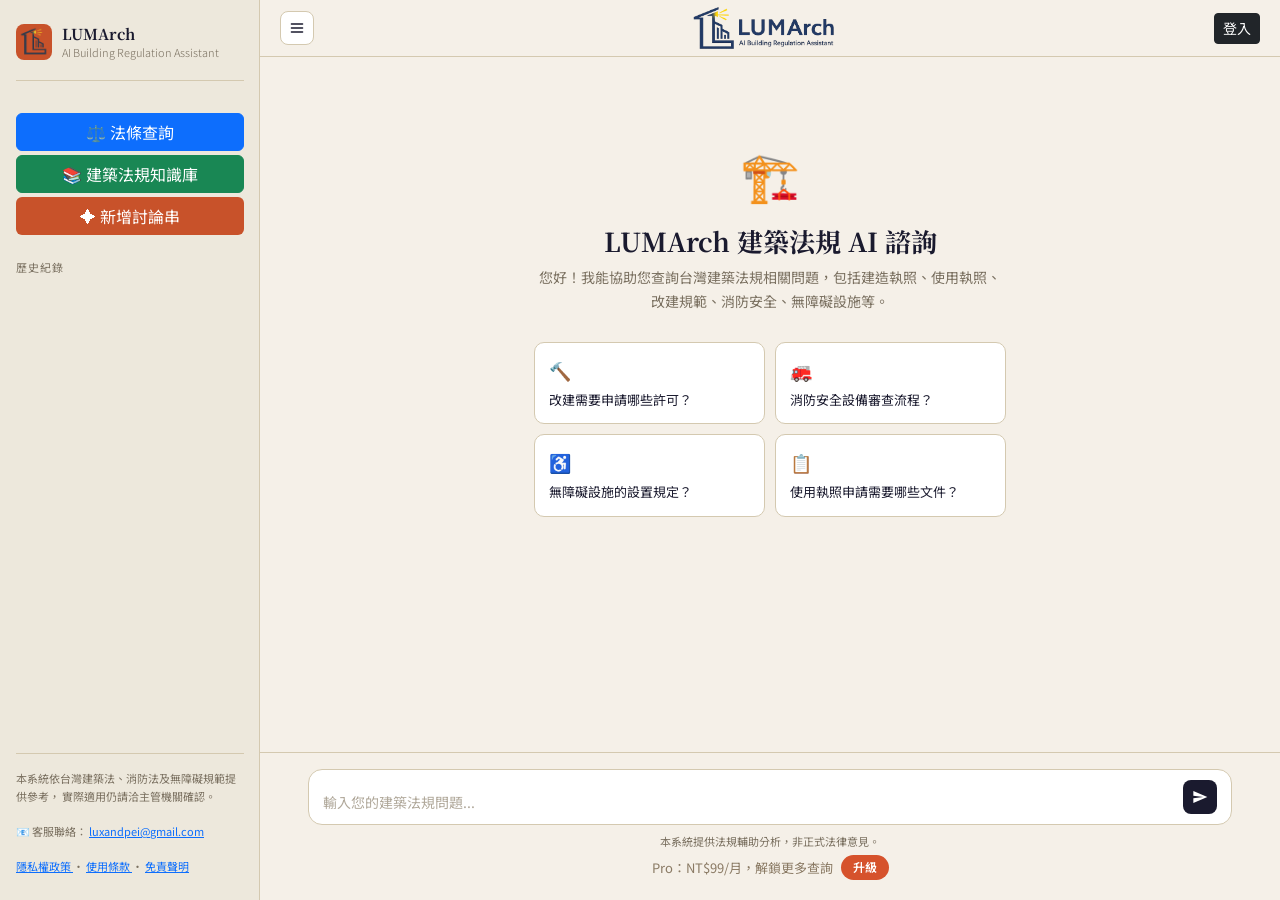
==== index.html @ a58efa97 "加入Alpine.js 管「畫面狀態」；HTMX 管「跟後端拿 HTML」。" ====
<!doctype html>
<html lang="zh-TW">
  <head>
    <link rel="icon" type="image/svg+xml" href="./LUMArch.ico" />
    <meta charset="UTF-8" />
    <meta name="viewport" content="width=device-width, initial-scale=1.0" />
    <meta
      name="description"
      content="LUMArch 建築法規 AI 工具，快速查詢建築技術規則、消防法與無障礙規範，提供條文來源與摘要，提升查詢效率。"
    />
    <title>建築法規 AI｜LUMArch 法規查詢工具（附條文來源）</title>
    <link
      href="https://fonts.googleapis.com/css2?family=Noto+Serif+TC:wght@400;600;700&family=Noto+Sans+TC:wght@300;400;500&display=swap"
      rel="stylesheet"
    />
    <link
      href="https://cdn.jsdelivr.net/npm/bootstrap@5.3.3/dist/css/bootstrap.min.css"
      rel="stylesheet"
    />
    <link rel="stylesheet" href="./css/style.css" />
    <script
      src="https://cdn.jsdelivr.net/npm/htmx.org@2.0.8/dist/htmx.min.js"
      integrity="sha384-/TgkGk7p307TH7EXJDuUlgG3Ce1UVolAOFopFekQkkXihi5u/6OCvVKyz1W+idaz"
      crossorigin="anonymous"
    ></script>
    <script defer src="./js/page-router.js"></script>
    <script
      defer
      src="https://cdn.jsdelivr.net/npm/alpinejs@3.x.x/dist/cdn.min.js"
    ></script>
  </head>
  <body>
    <!-- Mobile overlay -->
    <div
      class="sidebar-overlay"
      id="sidebarOverlay"
      onclick="toggleSidebar()"
    ></div>

    <div class="sidebar" id="sidebar">
      <div class="sidebar-inner">
        <div class="logo">
          <div class="logo-icon">
            <img src="./img/LUMArch_36.png" class="avatar-icon-0" />
          </div>
          <div>
            <div class="logo-text">LUMArch</div>
            <div class="logo-sub">AI Building Regulation Assistant</div>
          </div>
        </div>
        <button onclick="gotoLawSearch()" class="btn btn-primary mb-1">
          ⚖️ 法條查詢
        </button>

        <button
          type="button"
          class="btn btn-success mb-1"
          hx-get="./building-law/index.html"
          hx-target="#mainContent"
          hx-select=".blog-page"
          hx-swap="innerHTML show:window:top"
          onclick="if (!window.htmx) gotoBuildLaw()"
        >
          📚 建築法規知識庫
        </button>

        <button class="btn new-chat-btn" onclick="newChat()">
          ✦ 新增討論串
        </button>
        <!-- 資料庫 -->
        <div class="history-label">歷史紀錄</div>
        <div id="historyList"></div>
        <div class="sidebar-footer">
          本系統依台灣建築法、消防法及無障礙規範提供參考，
          實際適用仍請洽主管機關確認。
          <br /><br />

          📧 客服聯絡：
          <a href="mailto:luxandpei@gmail.com">luxandpei@gmail.com</a>

          <br /><br />

          <a
            href="#"
            onclick="
              loadPage('./pages/privacy.html');
              return false;
            "
          >
            隱私權政策
          </a>
          ·
          <a
            href="#"
            onclick="
              loadPage('./pages/terms.html');
              return false;
            "
          >
            使用條款
          </a>
          ·
          <a
            href="#"
            onclick="
              loadPage('./pages/disclaimer.html');
              return false;
            "
          >
            免責聲明
          </a>
        </div>
      </div>
    </div>

    <div class="main">
      <div class="topbar">
        <div class="topbar-left">
          <button
            class="toggle-btn"
            id="toggleBtn"
            onclick="toggleSidebar()"
            title="收合側邊欄"
          >
            <svg viewBox="0 0 20 20" id="toggleIcon">
              <line x1="3" y1="5" x2="17" y2="5" />
              <line x1="3" y1="10" x2="17" y2="10" />
              <line x1="3" y1="15" x2="17" y2="15" />
            </svg>
          </button>
        </div>
        <div class="topbar-center">
          <div class="logo-wrap">
            <img src="./img/LUMArch_LOGO.png" class="logo-img" />
          </div>
        </div>
        <div class="topbar-actions">
          <span id="userPlan" class="badge bg-primary"></span>
          <!-- 未登入 -->
          <div id="authGuest">
            <button class="btn btn-dark btn-sm" onclick="openLoginModal()">
              登入
            </button>
          </div>

          <!-- 已登入 -->
          <div id="authUser" class="dropdown" style="display: none">
            <button
              class="btn p-1 border-0 bg-transparent d-flex align-items-center gap-2"
              data-bs-toggle="dropdown"
            >
              <img
                id="userAvatar"
                src="https://ui-avatars.com/api/?name=U&background=0D8ABC&color=fff"
                class="rounded-circle"
                width="28"
                height="28"
              />
            </button>

            <ul class="dropdown-menu dropdown-menu-end">
              <li class="px-3 py-2 text-muted small" id="userDropdown"></li>

              <li><hr class="dropdown-divider" /></li>

              <li>
                <button
                  class="dropdown-item pro-hidden"
                  onclick="openUpgradeModal()"
                >
                  升級 Pro
                </button>
              </li>

              <li>
                <button
                  class="dropdown-item text-danger"
                  onclick="handleLogout()"
                >
                  登出
                </button>
              </li>
            </ul>
          </div>
        </div>
      </div>
      <div id="mainContent">
        <div class="messages" id="messages">
          <div class="welcome" id="welcome">
            <div class="welcome-icon">🏗️</div>
            <h1>LUMArch 建築法規 AI 諮詢</h1>
            <p>
              您好！我能協助您查詢台灣建築法規相關問題，包括建造執照、使用執照、改建規範、消防安全、無障礙設施等。
            </p>
            <div class="suggestions">
              <div class="suggestion-card" onclick="askSuggestion(this)">
                <span class="suggestion-icon">🔨</span>改建需要申請哪些許可？
              </div>
              <div class="suggestion-card" onclick="askSuggestion(this)">
                <span class="suggestion-icon">🚒</span>消防安全設備審查流程？
              </div>
              <div class="suggestion-card" onclick="askSuggestion(this)">
                <span class="suggestion-icon">♿</span>無障礙設施的設置規定？
              </div>
              <div class="suggestion-card" onclick="askSuggestion(this)">
                <span class="suggestion-icon">📋</span
                >使用執照申請需要哪些文件？
              </div>
            </div>
          </div>
        </div>
        <div class="input-area">
          <div class="input-wrapper">
            <textarea
              id="userInput"
              placeholder="輸入您的建築法規問題..."
              rows="1"
              onkeydown="handleKey(event)"
              oninput="autoResize(this)"
            ></textarea>
            <button class="send-btn" id="sendBtn" onclick="sendMessage()">
              <svg viewBox="0 0 24 24">
                <path d="M2.01 21L23 12 2.01 3 2 10l15 2-15 2z" />
              </svg>
            </button>
          </div>
          <div class="disclaimer">本系統提供法規輔助分析，非正式法律意見。</div>

          <div class="pricing-note pro-hidden" id="pricingNote">
            <span>Pro：NT$99/月，解鎖更多查詢</span>
            <button class="upgrade-link" onclick="openUpgradeModal()">
              升級
            </button>
          </div>
        </div>
      </div>
    </div>

    <!-- Law Modal -->
    <div class="modal fade law-modal" id="lawModal" tabindex="-1">
      <div
        class="modal-dialog modal-dialog-centered modal-lg modal-dialog-scrollable"
      >
        <div class="modal-content">
          <div class="modal-header law-modal-header">
            <h5 class="modal-title law-modal-title" id="lawModalTitle">法條</h5>
            <button
              type="button"
              class="btn-close law-modal-close"
              data-bs-dismiss="modal"
              aria-label="Close"
            ></button>
          </div>
          <div class="modal-body law-modal-body" id="lawModalBody">載入中…</div>
          <div class="modal-footer law-modal-footer">
            <a
              class="law-modal-link"
              id="lawModalLink"
              href="#"
              target="_blank"
              rel="noopener"
              >開啟來源</a
            >
            <div class="law-modal-status" id="lawModalStatus"></div>
          </div>
        </div>
      </div>
    </div>

    <!-- Confirm Delete Dialog -->
    <div class="modal fade confirm-modal" id="confirmModal" tabindex="-1">
      <div class="modal-dialog modal-dialog-centered modal-sm">
        <div class="modal-content confirm-box">
          <div class="modal-body">
            <p id="confirmMsg">確定要刪除這筆對話紀錄嗎？</p>
            <div class="confirm-actions">
              <button
                type="button"
                class="confirm-cancel"
                data-bs-dismiss="modal"
                onclick="confirmCancel()"
              >
                取消
              </button>
              <button type="button" class="confirm-ok" onclick="confirmOk()">
                刪除
              </button>
            </div>
          </div>
        </div>
      </div>
    </div>
    <div class="modal fade" id="loginModal" tabindex="-1">
      <div class="modal-dialog modal-dialog-centered">
        <div class="modal-content">
          <div class="modal-header">
            <h5 class="modal-title">登入 LUMArch</h5>
            <button
              type="button"
              class="btn-close"
              data-bs-dismiss="modal"
            ></button>
          </div>

          <div class="modal-body">
            <input
              id="loginEmail"
              class="form-control mb-3"
              placeholder="輸入 Email"
            />

            <button class="btn btn-dark w-100" onclick="requestCode()">
              發送驗證碼
            </button>
            <div id="codeArea" style="display: none">
              <input
                id="loginCode"
                class="form-control mt-3"
                placeholder="輸入 6 位驗證碼"
              />

              <button class="btn btn-dark w-100 mt-2" onclick="verifyCode()">
                驗證並登入
              </button>
            </div>
            <!-- <div class="text-center text-muted my-2">或</div>

            <button
              class="btn btn-outline-dark w-100"
              onclick="handleGoogleLogin()"
            >
              使用 Google 登入（未完成）
            </button> -->
          </div>
        </div>
      </div>
    </div>
    <div class="modal fade" id="upgradeModal" tabindex="-1">
      <div class="modal-dialog modal-dialog-centered">
        <div class="modal-content">
          <div class="modal-header">
            <h5 class="modal-title">升級 LUMArch Pro</h5>
            <button
              type="button"
              class="btn-close"
              data-bs-dismiss="modal"
            ></button>
          </div>

          <div class="modal-body">
            <p><strong>Pro 方案：NT$99 / 月</strong></p>
            <ul>
              <li>更高查詢額度與更完整回應</li>
              <li>回答附條文來源</li>
              <li>節省手動翻法規時間</li>
            </ul>
            <button class="btn btn-dark w-100" onclick="startUpgrade()">
              立即升級
            </button>
            <div class="text-muted mt-2 small">
              金流服務申請中，正式開通後即可線上付款。
            </div>
            <div class="text-muted mt-2 small">
              如有問題請聯絡：luxandpei@gmail.com
            </div>
          </div>
        </div>
      </div>
    </div>
    <div class="modal fade" id="paymentSuccessModal" tabindex="-1">
      <div class="modal-dialog modal-dialog-centered">
        <div class="modal-content">
          <div class="modal-header">
            <h5 class="modal-title">升級成功 🎉</h5>
            <button
              type="button"
              class="btn-close"
              data-bs-dismiss="modal"
            ></button>
          </div>
          <div class="modal-body">
            <p><strong>您已升級為 LUMArch Pro。</strong></p>
            <p class="text-muted small">
              系統已更新您的方案，現在可以繼續使用完整查詢功能。
            </p>
            <button class="btn btn-dark w-100" data-bs-dismiss="modal">
              開始使用
            </button>
          </div>
        </div>
      </div>
    </div>
    <script src="https://cdn.jsdelivr.net/npm/bootstrap@5.3.3/dist/js/bootstrap.bundle.min.js"></script>
    <script src="https://cdn.jsdelivr.net/npm/sweetalert2@11"></script>
    <script src="./js/config.js"></script>
    <script src="./js/state.js"></script>
    <script src="./js/auth.js"></script>
    <script src="./js/citations.js"></script>
    <script src="./js/ui.js"></script>
    <script src="./js/chat.js"></script>
    <script src="./js/main.js"></script>
  </body>
</html>
---- css/style.css ----
:root {
  --ink: #1a1a2e;
  --paper: #f5f0e8;
  --accent: #c8522a;
  --muted: #7a7060;
  --line: #d4c9b0;
  --bubble-user: #1a1a2e;
  --sidebar: #ede8dc;
  --sidebar-w: 260px;
  --topbar-h: 57px;
}
* {
  margin: 0;
  padding: 0;
  box-sizing: border-box;
}
body {
  font-family: "Noto Sans TC", sans-serif;
  background: var(--paper);
  color: var(--ink);
  height: 100dvh; /* ← 改這裡 */
  display: flex;
  overflow: hidden;
}
/* ── Sidebar ── */
.sidebar {
  width: var(--sidebar-w);
  background: var(--sidebar);
  border-right: 1px solid var(--line);
  display: flex;
  flex-direction: column;
  padding: 24px 16px;
  flex-shrink: 0;
  transition:
    width 0.3s cubic-bezier(0.4, 0, 0.2, 1),
    padding 0.3s cubic-bezier(0.4, 0, 0.2, 1),
    transform 0.3s cubic-bezier(0.4, 0, 0.2, 1);
  overflow: hidden;
  position: relative;
  z-index: 100;
}
.sidebar.collapsed {
  width: 0;
  padding: 24px 0;
  border-right-color: transparent;
}

/* Mobile: sidebar as overlay */
@media (max-width: 640px) {
  .sidebar {
    position: fixed;
    top: 0;
    left: 0;
    bottom: 0;
    transform: translateX(0);
    width: var(--sidebar-w) !important;
    padding: 24px 16px !important;
    border-right: 1px solid var(--line) !important;
    box-shadow: 4px 0 24px rgba(0, 0, 0, 0.12);
  }
  .sidebar.collapsed {
    transform: translateX(calc(-1 * var(--sidebar-w)));
  }
  .sidebar-overlay {
    position: fixed;
    inset: 0;
    background: rgba(0, 0, 0, 0.35);
    z-index: 99;
    display: none;
  }
  .sidebar-overlay.visible {
    display: block;
  }
}

/* Sidebar inner wrapper prevents content jumping during collapse */
.sidebar-inner {
  display: flex;
  flex-direction: column;
  flex: 1;
  min-width: calc(var(--sidebar-w) - 32px);
  overflow: hidden;
}

.logo {
  display: flex;
  align-items: center;
  gap: 10px;
  margin-bottom: 32px;
  padding-bottom: 20px;
  border-bottom: 1px solid var(--line);
  flex-shrink: 0;
}
.logo-icon {
  width: 36px;
  height: 36px;
  background: var(--accent);
  border-radius: 8px;
  display: flex;
  align-items: center;
  justify-content: center;
  font-size: 18px;
  flex-shrink: 0;
}
.logo-text {
  font-family: "Noto Serif TC", serif;
  font-size: 15px;
  font-weight: 700;
  line-height: 1.3;
  color: var(--ink);
  white-space: nowrap;
}
.logo-sub {
  font-size: 11px;
  color: var(--muted);
  font-weight: 300;
  white-space: nowrap;
}
.new-chat-btn {
  background: var(--accent);
  color: white;
  margin-bottom: 24px;
}
.new-chat-btn:hover {
  background: var(--accent);
  color: white;
}
.secondary-btn:hover {
  background: var(--accent);
}
.history-label {
  font-size: 11px;
  text-transform: uppercase;
  letter-spacing: 0.1em;
  color: var(--muted);
  margin-bottom: 10px;
  flex-shrink: 0;
  white-space: nowrap;
}

#historyList {
  flex: 1;
  overflow-y: auto;
}
#historyList::-webkit-scrollbar {
  width: 3px;
}
#historyList::-webkit-scrollbar-thumb {
  background: var(--line);
  border-radius: 2px;
}

.history-item {
  display: flex;
  align-items: center;
  gap: 4px;
  padding: 7px 8px;
  border-radius: 6px;
  font-size: 13px;
  color: var(--muted);
  cursor: pointer;
  transition: background 0.15s;
  margin-bottom: 2px;
}
.history-item:hover,
.history-item.active {
  background: var(--line);
  color: var(--ink);
}
.history-item-text {
  flex: 1;
  white-space: nowrap;
  overflow: hidden;
  text-overflow: ellipsis;
}
.history-del {
  display: none;
  align-items: center;
  justify-content: center;
  width: 18px;
  height: 18px;
  border-radius: 4px;
  background: transparent;
  border: none;
  cursor: pointer;
  color: var(--muted);
  font-size: 14px;
  flex-shrink: 0;
  line-height: 1;
  padding: 0;
  transition:
    color 0.15s,
    background 0.15s;
}
.history-item:hover .history-del {
  display: flex;
}
.history-del:hover {
  color: var(--accent);
  background: rgba(200, 82, 42, 0.1);
}
.sidebar-footer {
  margin-top: 12px;
  font-size: 11px;
  color: var(--muted);
  line-height: 1.6;
  padding-top: 16px;
  border-top: 1px solid var(--line);
  flex-shrink: 0;
}

/* ── Main ── */
.main {
  flex: 1;
  display: flex;
  flex-direction: column;
  overflow: hidden;
  min-width: 0;
}
#mainContent {
  flex: 1;
  display: flex;
  flex-direction: column;
  min-width: 0;

  min-height: 0;
  overflow-y: auto;
  overflow-x: hidden;
}

/* ── Topbar ── */
.topbar {
  height: var(--topbar-h);
  padding: 0 20px;
  border-bottom: 1px solid var(--line);
  display: flex;
  align-items: center;
  justify-content: space-between;
  background: var(--paper);
  gap: 12px;
  flex-shrink: 0;
}
.topbar-left {
  display: flex;
  align-items: center;
  gap: 10px;
  min-width: 0;
}
.topbar-center {
  height: 100%;
}
.topbar-title {
  font-family: "Noto Serif TC", serif;
  font-size: 16px;
  font-weight: 600;
  white-space: nowrap;
}

/* Toggle button */
.toggle-btn {
  width: 34px;
  height: 34px;
  border: 1px solid var(--line);
  border-radius: 8px;
  background: white;
  cursor: pointer;
  display: flex;
  align-items: center;
  justify-content: center;
  flex-shrink: 0;
  transition:
    background 0.15s,
    border-color 0.15s;
  position: relative;
}
.toggle-btn:hover {
  background: var(--sidebar);
  border-color: var(--muted);
}
.toggle-btn svg {
  width: 16px;
  height: 16px;
  fill: none;
  stroke: var(--ink);
  stroke-width: 1.8;
  stroke-linecap: round;
  transition: transform 0.3s;
}

/* ── Messages ── */
.messages {
  flex: 1;
  overflow-y: auto;
  padding: 32px 48px;
  display: flex;
  flex-direction: column;
  gap: 24px;
}
.messages::-webkit-scrollbar {
  width: 4px;
}
.messages::-webkit-scrollbar-thumb {
  background: var(--line);
  border-radius: 2px;
}

@media (max-width: 768px) {
  .messages {
    padding: 20px 16px;
  }
}

/* Welcome screen */
.welcome {
  text-align: center;
  padding: 48px 24px;
  max-width: 520px;
  margin: 0 auto;
  width: 100%;
}
.welcome-icon {
  font-size: 48px;
  margin-bottom: 16px;
}
.welcome h1 {
  font-family: "Noto Serif TC", serif;
  font-size: 26px;
  font-weight: 700;
  margin-bottom: 10px;
}
.welcome p {
  font-size: 14px;
  color: var(--muted);
  line-height: 1.7;
  margin-bottom: 28px;
}
.suggestions {
  display: grid;
  grid-template-columns: 1fr 1fr;
  gap: 10px;
  text-align: left;
}
@media (max-width: 480px) {
  .suggestions {
    grid-template-columns: 1fr;
  }
  .welcome h1 {
    font-size: 22px;
  }
  .welcome {
    padding: 32px 16px;
  }
}
.suggestion-card {
  background: white;
  border: 1px solid var(--line);
  border-radius: 10px;
  padding: 14px;
  cursor: pointer;
  transition: all 0.2s;
  font-size: 13px;
  color: var(--ink);
  line-height: 1.5;
}
.suggestion-card:hover {
  border-color: var(--accent);
  box-shadow: 0 2px 12px rgba(200, 82, 42, 0.1);
}
.suggestion-icon {
  font-size: 18px;
  margin-bottom: 6px;
  display: block;
}

/* Messages */
.message {
  display: flex;
  gap: 14px;
  animation: fadeIn 0.3s ease;
}
@keyframes fadeIn {
  from {
    opacity: 0;
    transform: translateY(8px);
  }
  to {
    opacity: 1;
    transform: translateY(0);
  }
}
.message.user {
  flex-direction: row-reverse;
}
.avatar {
  width: 34px;
  height: 34px;
  border-radius: 8px;
  display: flex;
  align-items: center;
  justify-content: center;
  font-size: 15px;
  flex-shrink: 0;
  margin-top: 2px;
}
.avatar.ai {
  background: var(--accent);
  color: white;
  font-family: "Noto Serif TC", serif;
  font-size: 13px;
  font-weight: 700;
}
.avatar-icon-0 {
  width: 30px;
  height: 30px;
  object-fit: contain;
}
.avatar-icon {
  width: 24px;
  height: 24px;
  object-fit: contain;
}
.avatar.user-av {
  background: var(--accent);
  color: white;
}
.bubble {
  max-width: 68%;
  padding: 14px 18px;
  border-radius: 14px;
  font-size: 14px;
  line-height: 1.75;
}
.message.ai .bubble {
  background: white;
  border: 1px solid var(--line);
  border-top-left-radius: 4px;
  box-shadow: 0 1px 4px rgba(0, 0, 0, 0.06);
}
.message.user .bubble {
  background: var(--bubble-user);
  color: white;
  border-top-right-radius: 4px;
}

@media (max-width: 640px) {
  .bubble {
    max-width: calc(100% - 48px);
  }
  .avatar {
    width: 30px;
    height: 30px;
  }
}

/* Message formatting */
.summary-block {
  background: #faf7f2;
  border-left: 3px solid var(--accent);
  padding: 12px 14px;
  border-radius: 0 8px 8px 0;
  margin-bottom: 14px;
  font-size: 13px;
}
.summary-block strong {
  display: block;
  font-size: 12px;
  text-transform: uppercase;
  letter-spacing: 0.08em;
  color: var(--accent);
  margin-bottom: 6px;
}
.detail-item {
  display: flex;
  gap: 8px;
  margin-bottom: 8px;
  font-size: 13.5px;
}
.detail-num {
  color: var(--accent);
  font-weight: 600;
  flex-shrink: 0;
}
.sources-block {
  margin-top: 16px;
  padding-top: 14px;
  border-top: 1px solid var(--line);
}
.sources-label {
  font-size: 11px;
  text-transform: uppercase;
  letter-spacing: 0.08em;
  color: var(--muted);
  margin-bottom: 10px;
}
.source-list {
  display: flex;
  flex-direction: column;
  gap: 6px;
}
.source-row {
  display: flex;
  align-items: flex-start;
  gap: 8px;
  padding: 8px 10px;
  border-radius: 8px;
  background: #faf7f2;
  border: 1px solid var(--line);
  cursor: pointer;
  transition:
    border-color 0.15s,
    background 0.15s;
}
.source-row:hover {
  border-color: var(--accent);
  background: #fff7f4;
}
.source-num {
  font-size: 11px;
  font-weight: 700;
  color: var(--accent);
  min-width: 18px;
  flex-shrink: 0;
  padding-top: 1px;
}
.source-name {
  font-size: 12.5px;
  color: var(--ink);
  line-height: 1.5;
}
.source-arrow {
  font-size: 11px;
  color: var(--muted);
  margin-left: auto;
  padding-top: 2px;
  flex-shrink: 0;
  transition: transform 0.15s;
}
.source-row:hover .source-arrow {
  transform: translateX(2px);
  color: var(--accent);
}

/* Inline citation superscript chips */
.src-chips {
  display: inline;
}
.src-chip {
  display: inline-flex;
  align-items: center;
  justify-content: center;
  width: 16px;
  height: 16px;
  border-radius: 50%;
  background: var(--accent);
  color: white;
  cursor: pointer;
  user-select: none;
  vertical-align: super;
  line-height: 1;
  margin-left: 2px;
  transition:
    transform 0.1s,
    opacity 0.1s;
  position: relative;
  top: -2px;
}
.src-chip:hover {
  transform: scale(1.2);
  opacity: 0.85;
}
.src-chip:active {
  transform: scale(0.95);
}

.typing {
  display: flex;
  gap: 5px;
  padding: 6px 0;
}
.typing span {
  width: 7px;
  height: 7px;
  background: var(--muted);
  border-radius: 50%;
  animation: bounce 1.2s infinite;
}
.typing span:nth-child(2) {
  animation-delay: 0.2s;
}
.typing span:nth-child(3) {
  animation-delay: 0.4s;
}
@keyframes bounce {
  0%,
  60%,
  100% {
    transform: translateY(0);
  }
  30% {
    transform: translateY(-6px);
  }
}

/* ── Input area ── */
.input-area {
  padding: 16px 48px 20px;
  border-top: 1px solid var(--line);
  background: var(--paper);
  flex-shrink: 0;
}
.input-wrapper {
  display: flex;
  align-items: flex-end;
  gap: 10px;
  background: white;
  border: 1.5px solid var(--line);
  border-radius: 14px;
  padding: 10px 14px;
  transition: border-color 0.2s;
}
.input-wrapper:focus-within {
  border-color: var(--ink);
}
#userInput {
  flex: 1;
  border: none;
  outline: none;
  font-family: "Noto Sans TC", sans-serif;
  font-size: 14px;
  color: var(--ink);
  background: transparent;
  resize: none;
  max-height: 120px;
  line-height: 1.6;
}
#userInput::placeholder {
  color: #b0a89a;
}
.send-btn {
  width: 34px;
  height: 34px;
  background: var(--ink);
  border: none;
  border-radius: 8px;
  cursor: pointer;
  display: flex;
  align-items: center;
  justify-content: center;
  flex-shrink: 0;
  transition: background 0.2s;
}
.send-btn:hover {
  background: var(--accent);
}
.send-btn:disabled {
  opacity: 0.4;
  cursor: not-allowed;
}
.send-btn svg {
  width: 16px;
  height: 16px;
  fill: white;
}
.disclaimer {
  text-align: center;
  font-size: 11px;
  color: var(--muted);
  margin-top: 8px;
}

@media (max-width: 768px) {
  .input-area {
    padding: 12px 16px 16px;
  }
}

/* ── Bootstrap modals ── */
.modal {
  --bs-modal-bg: #fff;
  --bs-modal-color: var(--ink);
  --bs-modal-border-color: var(--line);
  --bs-modal-border-radius: 14px;
  --bs-modal-header-border-color: var(--line);
  --bs-modal-footer-border-color: var(--line);
  --bs-backdrop-bg: #000;
  --bs-backdrop-opacity: 0.35;
}
.modal-content {
  border: 1px solid var(--line);
  border-radius: 14px;
  box-shadow: 0 10px 40px rgba(0, 0, 0, 0.18);
  overflow: hidden;
  color: var(--ink);
}
.modal-header {
  background: #faf7f2;
  border-bottom: 1px solid var(--line);
  padding: 12px 16px;
}
.modal-title {
  font-family: "Noto Serif TC", serif;
  font-weight: 700;
  font-size: 14px;
  color: var(--ink);
}
.modal-body {
  font-size: 13.5px;
  line-height: 1.8;
}
.modal-footer {
  background: #fff;
  border-top: 1px solid var(--line);
}
.btn-close:focus {
  box-shadow: 0 0 0 0.2rem rgba(200, 82, 42, 0.18);
}
.modal .btn-dark {
  --bs-btn-bg: var(--ink);
  --bs-btn-border-color: var(--ink);
  --bs-btn-hover-bg: var(--accent);
  --bs-btn-hover-border-color: var(--accent);
}
.modal .form-control {
  border-color: var(--line);
  color: var(--ink);
}
.modal .form-control:focus {
  border-color: var(--accent);
  box-shadow: 0 0 0 0.2rem rgba(200, 82, 42, 0.14);
}
.law-modal .modal-dialog {
  max-width: min(680px, calc(100% - 32px));
}
.law-modal-header {
  background: #faf7f2;
}
.law-modal-title {
  font-size: 14px;
}
.law-modal-close {
  border-radius: 4px;
}
.law-modal-body {
  padding: 14px 16px;
  max-height: min(62vh, 560px);
  line-height: 1.8;
  font-size: 13.5px;
}
.law-modal-footer {
  padding: 10px 16px;
  display: flex;
  justify-content: space-between;
  align-items: center;
  background: #fff;
}
.law-modal-link {
  font-size: 12px;
  color: var(--accent);
  text-decoration: none;
}
.law-modal-status {
  font-size: 12px;
  color: var(--muted);
}

/* ── Confirm modal ── */
.confirm-modal {
  --bs-backdrop-opacity: 0.25;
}
.confirm-box {
  border-radius: 12px;
  box-shadow: 0 8px 32px rgba(0, 0, 0, 0.15);
  text-align: center;
}
.confirm-box .modal-body {
  padding: 24px 28px;
}
.confirm-box p {
  font-size: 14px;
  color: var(--ink);
  margin-bottom: 20px;
  line-height: 1.6;
}
.confirm-actions {
  display: flex;
  gap: 10px;
  justify-content: center;
}
.confirm-cancel {
  padding: 8px 22px;
  border-radius: 8px;
  border: 1px solid var(--line);
  background: white;
  color: var(--muted);
  font-size: 13px;
  cursor: pointer;
  transition: background 0.15s;
}
.confirm-cancel:hover {
  background: #f5f0e8;
}
.confirm-ok {
  padding: 8px 22px;
  border-radius: 8px;
  border: none;
  background: var(--accent);
  color: white;
  font-size: 13px;
  cursor: pointer;
  transition: opacity 0.15s;
}
.confirm-ok:hover {
  opacity: 0.85;
}

.topbar-actions {
  display: flex;
  align-items: center;
  gap: 10px;
}

.auth-box {
  display: flex;
  gap: 6px;
  align-items: center;
}

.auth-input {
  width: 180px;
  border: 1px solid var(--line);
  border-radius: 8px;
  padding: 6px 9px;
  font-size: 12px;
  outline: none;
}

.auth-input:focus {
  border-color: var(--accent);
}

.auth-btn,
.auth-logout {
  border: none;
  border-radius: 8px;
  padding: 6px 10px;
  font-size: 12px;
  cursor: pointer;
  background: var(--ink);
  color: white;
}

.auth-logout {
  background: var(--muted);
}

.auth-user {
  display: flex;
  gap: 8px;
  align-items: center;
  font-size: 12px;
  color: var(--muted);
}

.plan-badge {
  padding: 2px 7px;
  border-radius: 999px;
  background: var(--accent);
  color: white;
  font-size: 11px;
}

@media (max-width: 640px) {
  .auth-input {
    width: 120px;
  }

  .topbar-actions {
    gap: 6px;
  }
}
.pricing-note {
  display: flex;
  justify-content: center;
  align-items: center;
  gap: 8px;
  margin-top: 6px;
  font-size: 13px;
  color: #8a7a64;
  line-height: 1.4;
}

.upgrade-link {
  border: 0;
  background: #d6522c;
  color: #fff;
  border-radius: 999px;
  padding: 4px 12px;
  font-size: 12px;
  font-weight: 600;
  white-space: nowrap;
}
.plain-answer {
  line-height: 1.8;
  margin-bottom: 14px;
}

.sources-block.compact {
  margin-top: 16px;
  padding-top: 14px;
  border-top: 1px solid var(--border);
}

.sources-block.compact .sources-label {
  margin-bottom: 10px;
}

.sources-block.compact .source-list {
  display: flex;
  flex-direction: column;
  gap: 6px;
}

.source-preview {
  display: block;
  margin-top: 4px;
  color: var(--muted);
  font-size: 12px;
  line-height: 1.5;
}
mark {
  background: linear-gradient(120deg, #ffe58f, #ffd666);
  padding: 0 2px;
  border-radius: 3px;
}
.answer-actions {
  margin-top: 12px;
  display: flex;
  gap: 10px;
}

.action-btn {
  border: 1px solid var(--border);
  background: #fff;
  padding: 4px 10px;
  font-size: 13px;
  border-radius: 6px;
  cursor: pointer;
}

.action-btn:hover {
  background: #f5f5f5;
}
.logo-wrap {
  height: 100%;
  display: flex;
  align-items: center;
}
.logo-img {
  height: 85%;
  width: auto;
  object-fit: contain;
}
.auth-user button {
  transition: all 0.15s ease;
}

.auth-user button:hover {
  background: rgba(0, 0, 0, 0.06);
  border-radius: 10px;
}
.blog-card-link {
  text-decoration: none;
  color: inherit;
  align-items: flex-start;
}

.blog-card-link strong {
  display: block;
  margin-bottom: 4px;
  font-size: 15px;
}

.blog-card-link small {
  display: block;
  color: var(--muted);
  line-height: 1.5;
  font-size: 13px;
}

.blog-list {
  align-items: stretch;
}

/* Blog / building-law landing page */
.blog-body {
  display: block;
  min-height: 100dvh;
  height: auto;
  overflow: auto;
  background: var(--paper);
}

.blog-page {
  width: min(100%, 980px);
  margin: 0 auto;
  padding: 36px 28px 56px;
}

.messages .blog-page {
  width: min(100%, 900px);
  padding: 6px 0 32px;
}

.blog-nav {
  display: flex;
  align-items: center;
  justify-content: space-between;
  gap: 16px;
  padding-bottom: 18px;
  border-bottom: 1px solid var(--line);
  font-size: 12px;
  color: var(--muted);
}

.back-link {
  color: var(--accent);
  font-size: 13px;
  font-weight: 500;
  text-decoration: none;
}

.back-link::before {
  content: "←";
  margin-right: 6px;
}

.back-link:hover {
  color: var(--ink);
}

.blog-hero {
  display: grid;
  grid-template-columns: minmax(0, 1fr) auto;
  align-items: end;
  gap: 28px;
  padding: 42px 0 34px;
  border-bottom: 1px solid var(--line);
}

.blog-kicker {
  margin-bottom: 8px;
  color: var(--accent);
  font-size: 11px;
  font-weight: 700;
  letter-spacing: 0.08em;
  text-transform: uppercase;
}

.blog-hero h1,
.blog-note h2 {
  font-family: "Noto Serif TC", serif;
  color: var(--ink);
}

.blog-hero h1 {
  margin-bottom: 12px;
  font-size: clamp(30px, 5vw, 48px);
  font-weight: 700;
  line-height: 1.18;
}

.blog-lead {
  max-width: 660px;
  margin: 0;
  color: var(--muted);
  font-size: 15px;
  line-height: 1.9;
}

.blog-cta {
  display: inline-flex;
  align-items: center;
  justify-content: center;
  min-height: 42px;
  padding: 10px 16px;
  border-radius: 8px;
  background: var(--ink);
  color: white;
  font-size: 13px;
  font-weight: 500;
  text-decoration: none;
  white-space: nowrap;
  transition:
    background 0.15s,
    transform 0.15s;
}

.blog-cta:hover {
  background: var(--accent);
  color: white;
  transform: translateY(-1px);
}

.blog-grid {
  display: grid;
  grid-template-columns: repeat(2, minmax(0, 1fr));
  gap: 14px;
  margin-top: 24px;
}

.blog-card {
  min-height: 180px;
  padding: 18px;
  border: 1px solid var(--line);
  border-radius: 8px;
  background: white;
  transition:
    border-color 0.15s,
    box-shadow 0.15s,
    transform 0.15s;
}

.blog-card:hover {
  border-color: var(--accent);
  box-shadow: 0 8px 24px rgba(90, 62, 34, 0.08);
  transform: translateY(-2px);
}

.blog-tag {
  display: inline-flex;
  align-items: center;
  min-height: 24px;
  margin-bottom: 18px;
  padding: 3px 9px;
  border: 1px solid rgba(200, 82, 42, 0.24);
  border-radius: 999px;
  background: #fff7f4;
  color: var(--accent);
  font-size: 12px;
  font-weight: 600;
}

.blog-card h2 {
  margin-bottom: 10px;
  font-family: "Noto Serif TC", serif;
  font-size: 19px;
  font-weight: 700;
  line-height: 1.45;
}

.blog-card h2 a {
  color: var(--ink);
  text-decoration: none;
}

.blog-card h2 a:hover {
  color: var(--accent);
}

.blog-card p,
.blog-note p {
  margin: 0;
  color: var(--muted);
  font-size: 13.5px;
  line-height: 1.8;
}

.blog-note {
  display: grid;
  grid-template-columns: 220px minmax(0, 1fr);
  gap: 28px;
  margin-top: 24px;
  padding-top: 24px;
  border-top: 1px solid var(--line);
}

.blog-note h2 {
  margin: 0;
  font-size: 22px;
  font-weight: 700;
  line-height: 1.45;
}

.blog-note strong {
  color: var(--ink);
}

.article-page {
  max-width: 840px;
}

.article-body {
  padding-top: 42px;
}

.article-body h1 {
  margin-bottom: 14px;
  font-family: "Noto Serif TC", serif;
  font-size: clamp(30px, 4.5vw, 44px);
  font-weight: 700;
  line-height: 1.25;
}

.article-lead {
  max-width: 720px;
  margin-bottom: 34px;
  color: var(--muted);
  font-size: 16px;
  line-height: 1.9;
}

.article-body section {
  padding: 24px 0;
  border-top: 1px solid var(--line);
}

.article-body h2 {
  margin-bottom: 10px;
  font-family: "Noto Serif TC", serif;
  font-size: 22px;
  font-weight: 700;
}

.article-body p {
  color: var(--muted);
  font-size: 14px;
  line-height: 1.9;
}

@media (max-width: 760px) {
  .blog-page {
    padding: 24px 16px 40px;
  }

  .messages .blog-page {
    padding-top: 0;
  }

  .blog-nav,
  .blog-hero,
  .blog-note {
    grid-template-columns: 1fr;
  }

  .blog-nav {
    align-items: flex-start;
  }

  .blog-hero {
    gap: 18px;
    padding: 30px 0 28px;
  }

  .blog-cta {
    width: 100%;
  }

  .blog-grid {
    grid-template-columns: 1fr;
  }

  .blog-card {
    min-height: 0;
  }

  .blog-note {
    gap: 12px;
  }

  .article-body {
    padding-top: 30px;
  }
}
@media (max-width: 600px) {
  .pricing-note {
    font-size: 12px;
    flex-wrap: wrap;
  }
}
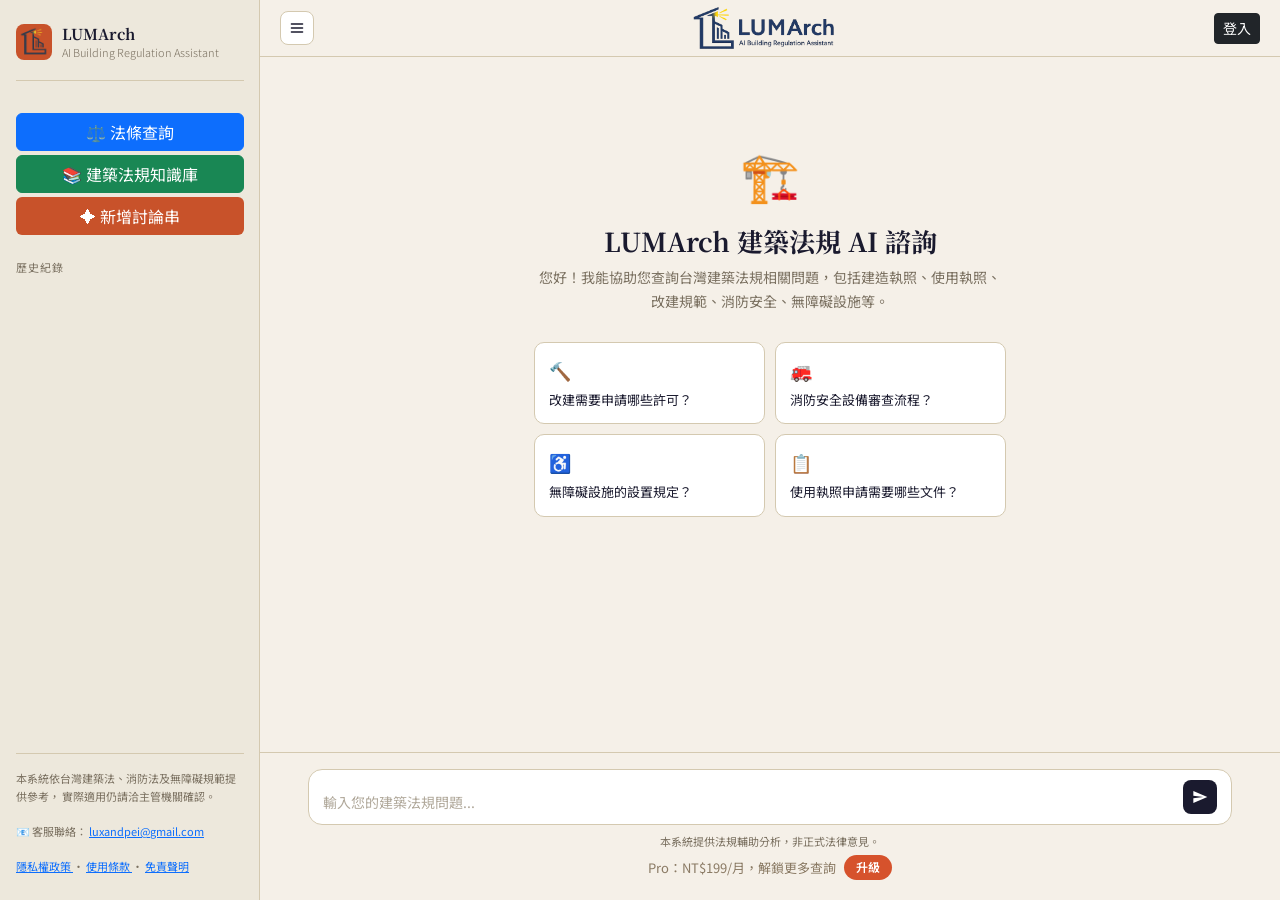
==== commit ff61a154: "除錯" ====
--- a/index.html
+++ b/index.html
@@ -59,7 +59,7 @@
           hx-target="#mainContent"
           hx-select=".blog-page"
           hx-swap="innerHTML show:window:top"
-          onclick="if (!window.htmx) gotoBuildLaw()"
+          onclick="if (!window.htmx) gotoBuildLaw();"
         >
           📚 建築法規知識庫
         </button>
@@ -227,7 +227,7 @@
           <div class="disclaimer">本系統提供法規輔助分析，非正式法律意見。</div>
 
           <div class="pricing-note pro-hidden" id="pricingNote">
-            <span>Pro：NT$99/月，解鎖更多查詢</span>
+            <span>Pro：NT$199/月，解鎖更多查詢</span>
             <button class="upgrade-link" onclick="openUpgradeModal()">
               升級
             </button>
--- a/css/style.css
+++ b/css/style.css
@@ -1227,6 +1227,81 @@
   line-height: 1.9;
 }
 
+.article-card {
+  margin-bottom: 18px;
+  padding: 22px;
+  border: 1px solid var(--line);
+  border-radius: 8px;
+  background: white;
+}
+
+.article-card h2 {
+  margin-bottom: 12px;
+  font-family: "Noto Serif TC", serif;
+  font-size: 22px;
+  font-weight: 700;
+}
+
+.article-card p,
+.article-card li {
+  color: var(--muted);
+  font-size: 14px;
+  line-height: 1.85;
+}
+
+.article-card ul {
+  margin-bottom: 0;
+  padding-left: 1.25rem;
+}
+
+.formula {
+  margin: 16px 0;
+  padding: 14px 16px;
+  border-left: 3px solid var(--accent);
+  border-radius: 0 8px 8px 0;
+  background: #faf7f2;
+  color: var(--ink);
+  font-weight: 700;
+  line-height: 1.75;
+}
+
+.example-box {
+  margin-top: 16px;
+  padding: 16px;
+  border: 1px solid var(--line);
+  border-radius: 8px;
+  background: #faf7f2;
+}
+
+.article-card.warning {
+  background: #fff7f4;
+  border-color: rgba(200, 82, 42, 0.32);
+}
+
+.article-card.source {
+  background: transparent;
+}
+
+.cta {
+  margin-top: 24px;
+  padding: 24px;
+  border-radius: 8px;
+  background: var(--ink);
+  color: white;
+}
+
+.cta h2,
+.cta p {
+  color: white;
+}
+
+.cta a {
+  display: inline-flex;
+  margin-top: 8px;
+  color: white;
+  font-weight: 700;
+}
+
 @media (max-width: 760px) {
   .blog-page {
     padding: 24px 16px 40px;
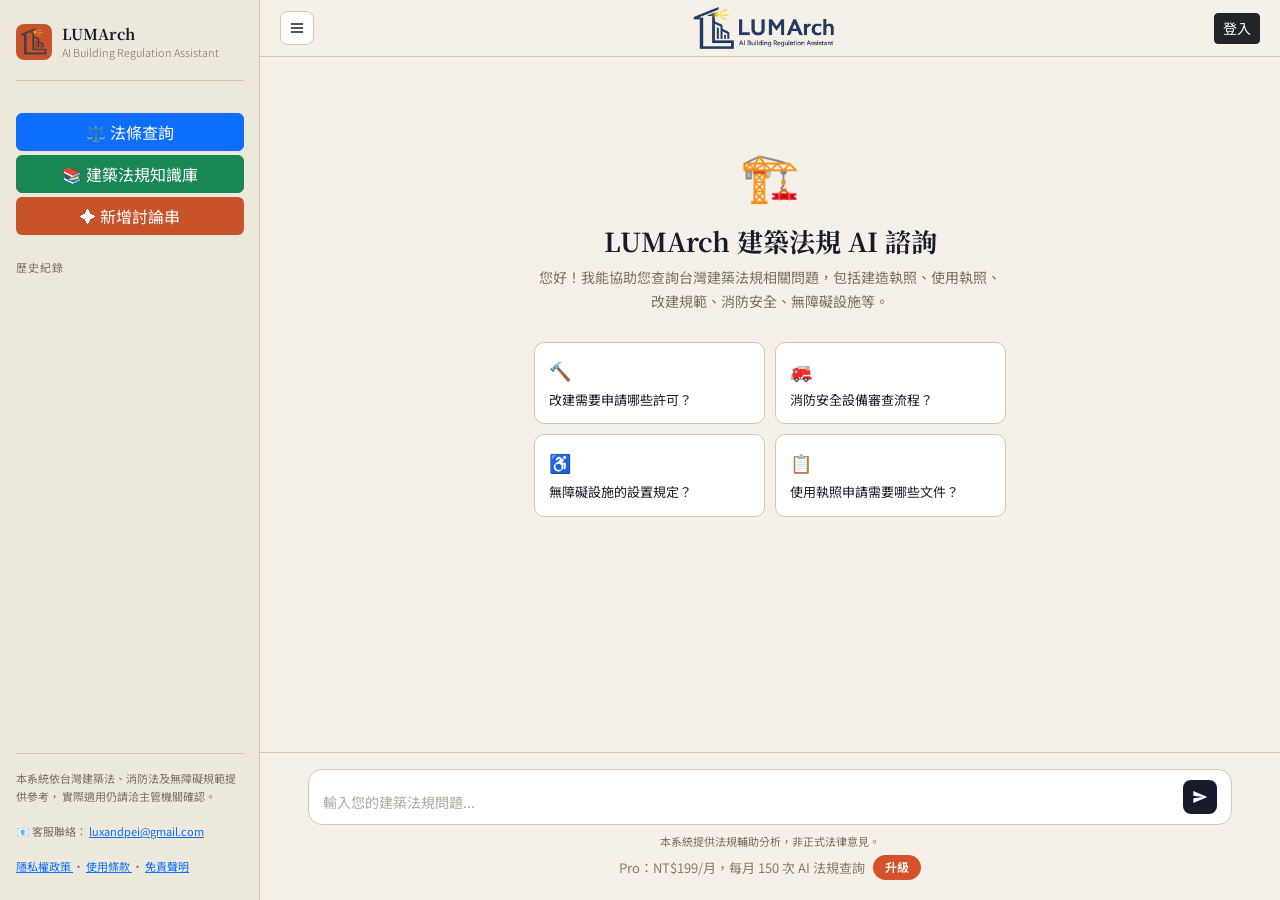
==== commit 0e8695e5: "pricing" ====
--- a/index.html
+++ b/index.html
@@ -227,7 +227,7 @@
           <div class="disclaimer">本系統提供法規輔助分析，非正式法律意見。</div>
 
           <div class="pricing-note pro-hidden" id="pricingNote">
-            <span>Pro：NT$199/月，解鎖更多查詢</span>
+            <span>Pro：NT$199/月，每月 150 次 AI 法規查詢</span>
             <button class="upgrade-link" onclick="openUpgradeModal()">
               升級
             </button>
@@ -348,10 +348,11 @@
           </div>
 
           <div class="modal-body">
-            <p><strong>Pro 方案：NT$99 / 月</strong></p>
+            <p><strong>Pro 方案：NT$199 / 月</strong></p>
             <ul>
-              <li>更高查詢額度與更完整回應</li>
-              <li>回答附條文來源</li>
+              <li>每月 150 次 AI 建築法規查詢</li>
+              <li>更完整的條件式法規判讀</li>
+              <li>回答附條文來源，降低 AI 幻覺風險</li>
               <li>節省手動翻法規時間</li>
             </ul>
             <button class="btn btn-dark w-100" onclick="startUpgrade()">
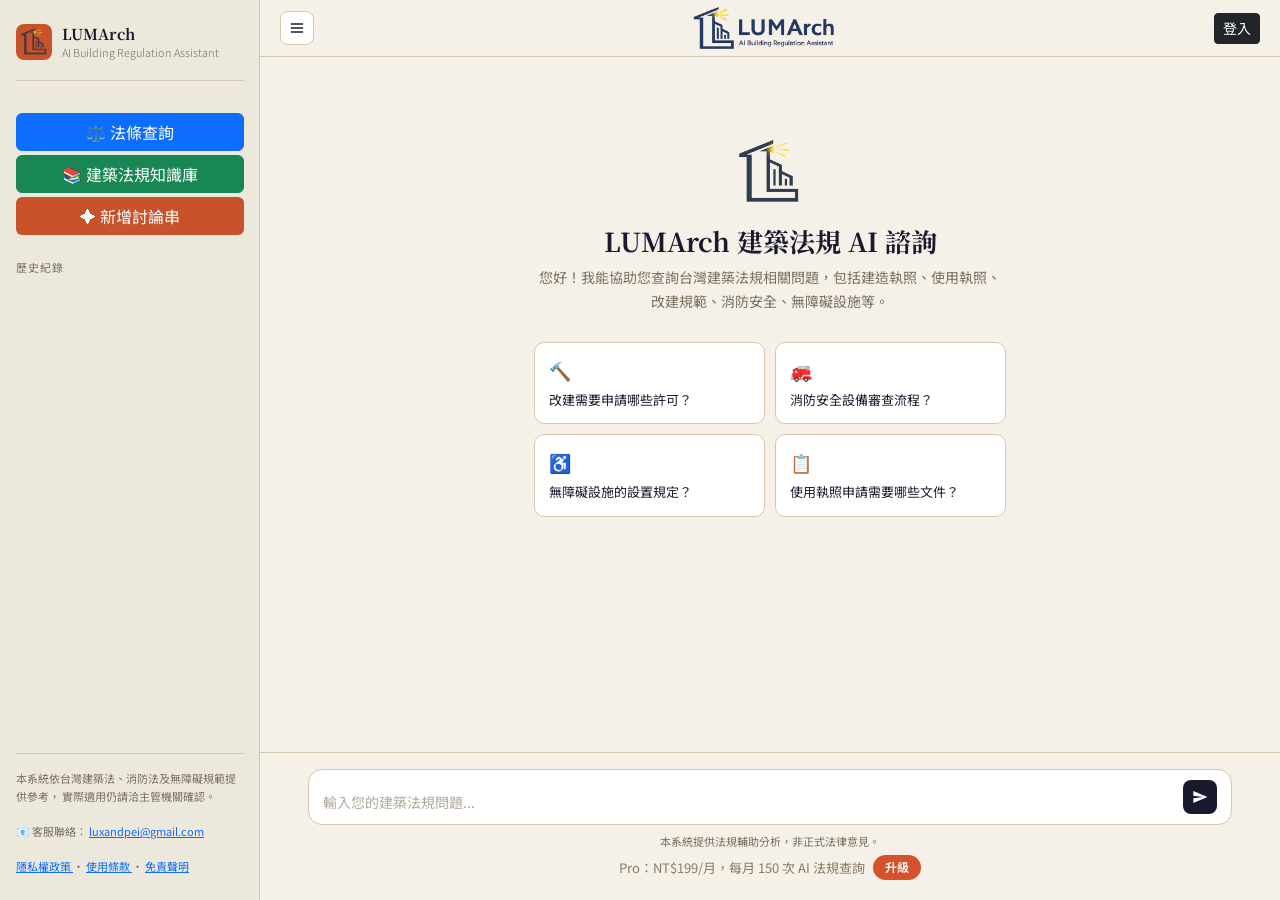
==== commit 7f8c7b74: "加入logo" ====
--- a/index.html
+++ b/index.html
@@ -187,7 +187,9 @@
       <div id="mainContent">
         <div class="messages" id="messages">
           <div class="welcome" id="welcome">
-            <div class="welcome-icon">🏗️</div>
+            <div class="welcome-icon">
+              <img src="./img/LUMArch.png" alt="LUMArch Logo" />
+            </div>
             <h1>LUMArch 建築法規 AI 諮詢</h1>
             <p>
               您好！我能協助您查詢台灣建築法規相關問題，包括建造執照、使用執照、改建規範、消防安全、無障礙設施等。
@@ -398,7 +400,6 @@
     <script src="./js/auth.js"></script>
     <script src="./js/citations.js"></script>
     <script src="./js/ui.js"></script>
-    <script src="./js/chat.js"></script>
     <script src="./js/main.js"></script>
   </body>
 </html>
--- a/css/style.css
+++ b/css/style.css
@@ -319,8 +319,13 @@
   width: 100%;
 }
 .welcome-icon {
-  font-size: 48px;
   margin-bottom: 16px;
+}
+
+.welcome-icon img {
+  width: 72px;
+  height: 72px;
+  object-fit: contain;
 }
 .welcome h1 {
   font-family: "Noto Serif TC", serif;
@@ -1108,6 +1113,49 @@
   margin-top: 24px;
 }
 
+.blog-search {
+  display: grid;
+  grid-template-columns: auto minmax(0, 1fr) auto;
+  align-items: center;
+  gap: 12px;
+  margin-top: 24px;
+  padding: 12px;
+  border: 1px solid var(--line);
+  border-radius: 8px;
+  background: white;
+}
+
+.blog-search label {
+  color: var(--muted);
+  font-size: 12px;
+  font-weight: 700;
+  letter-spacing: 0.08em;
+}
+
+.blog-search input {
+  min-width: 0;
+  border: 0;
+  outline: none;
+  color: var(--ink);
+  font-size: 14px;
+  background: transparent;
+}
+
+.blog-search input::placeholder {
+  color: #b0a89a;
+}
+
+.blog-search:focus-within {
+  border-color: var(--accent);
+  box-shadow: 0 0 0 3px rgba(200, 82, 42, 0.1);
+}
+
+.blog-search span {
+  color: var(--muted);
+  font-size: 12px;
+  white-space: nowrap;
+}
+
 .blog-card {
   min-height: 180px;
   padding: 18px;
@@ -1301,7 +1349,17 @@
   color: white;
   font-weight: 700;
 }
-
+.typing-wrap {
+  display: flex;
+  flex-direction: column;
+  gap: 8px;
+}
+
+.typing-text {
+  font-size: 13px;
+  color: var(--text-muted);
+  opacity: 0.85;
+}
 @media (max-width: 760px) {
   .blog-page {
     padding: 24px 16px 40px;
@@ -1334,6 +1392,10 @@
     grid-template-columns: 1fr;
   }
 
+  .blog-search {
+    grid-template-columns: 1fr;
+  }
+
   .blog-card {
     min-height: 0;
   }
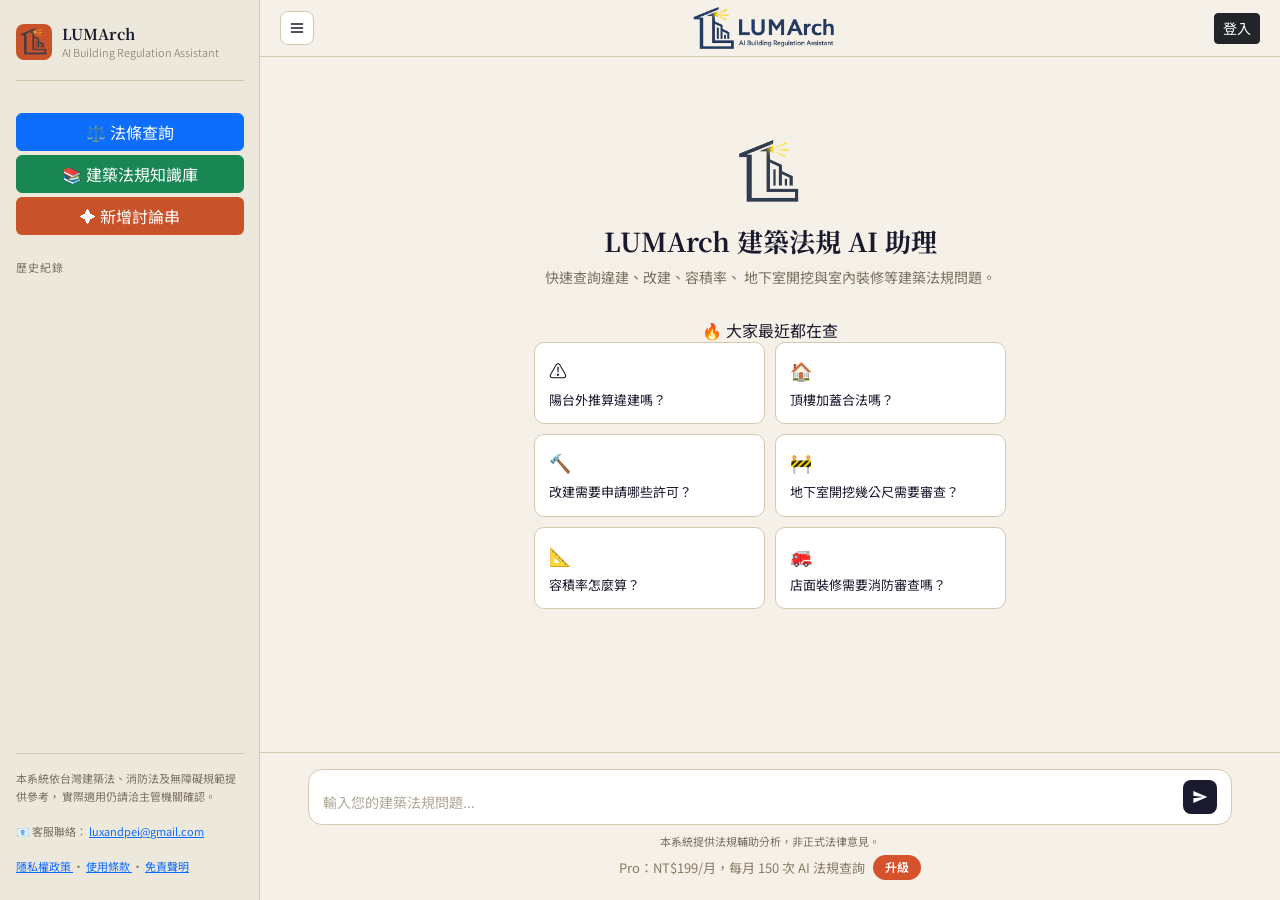
==== commit 8730b103: "除錯" ====
--- a/index.html
+++ b/index.html
@@ -184,58 +184,7 @@
           </div>
         </div>
       </div>
-      <div id="mainContent">
-        <div class="messages" id="messages">
-          <div class="welcome" id="welcome">
-            <div class="welcome-icon">
-              <img src="./img/LUMArch.png" alt="LUMArch Logo" />
-            </div>
-            <h1>LUMArch 建築法規 AI 諮詢</h1>
-            <p>
-              您好！我能協助您查詢台灣建築法規相關問題，包括建造執照、使用執照、改建規範、消防安全、無障礙設施等。
-            </p>
-            <div class="suggestions">
-              <div class="suggestion-card" onclick="askSuggestion(this)">
-                <span class="suggestion-icon">🔨</span>改建需要申請哪些許可？
-              </div>
-              <div class="suggestion-card" onclick="askSuggestion(this)">
-                <span class="suggestion-icon">🚒</span>消防安全設備審查流程？
-              </div>
-              <div class="suggestion-card" onclick="askSuggestion(this)">
-                <span class="suggestion-icon">♿</span>無障礙設施的設置規定？
-              </div>
-              <div class="suggestion-card" onclick="askSuggestion(this)">
-                <span class="suggestion-icon">📋</span
-                >使用執照申請需要哪些文件？
-              </div>
-            </div>
-          </div>
-        </div>
-        <div class="input-area">
-          <div class="input-wrapper">
-            <textarea
-              id="userInput"
-              placeholder="輸入您的建築法規問題..."
-              rows="1"
-              onkeydown="handleKey(event)"
-              oninput="autoResize(this)"
-            ></textarea>
-            <button class="send-btn" id="sendBtn" onclick="sendMessage()">
-              <svg viewBox="0 0 24 24">
-                <path d="M2.01 21L23 12 2.01 3 2 10l15 2-15 2z" />
-              </svg>
-            </button>
-          </div>
-          <div class="disclaimer">本系統提供法規輔助分析，非正式法律意見。</div>
-
-          <div class="pricing-note pro-hidden" id="pricingNote">
-            <span>Pro：NT$199/月，每月 150 次 AI 法規查詢</span>
-            <button class="upgrade-link" onclick="openUpgradeModal()">
-              升級
-            </button>
-          </div>
-        </div>
-      </div>
+      <div id="mainContent"></div>
     </div>
 
     <!-- Law Modal -->
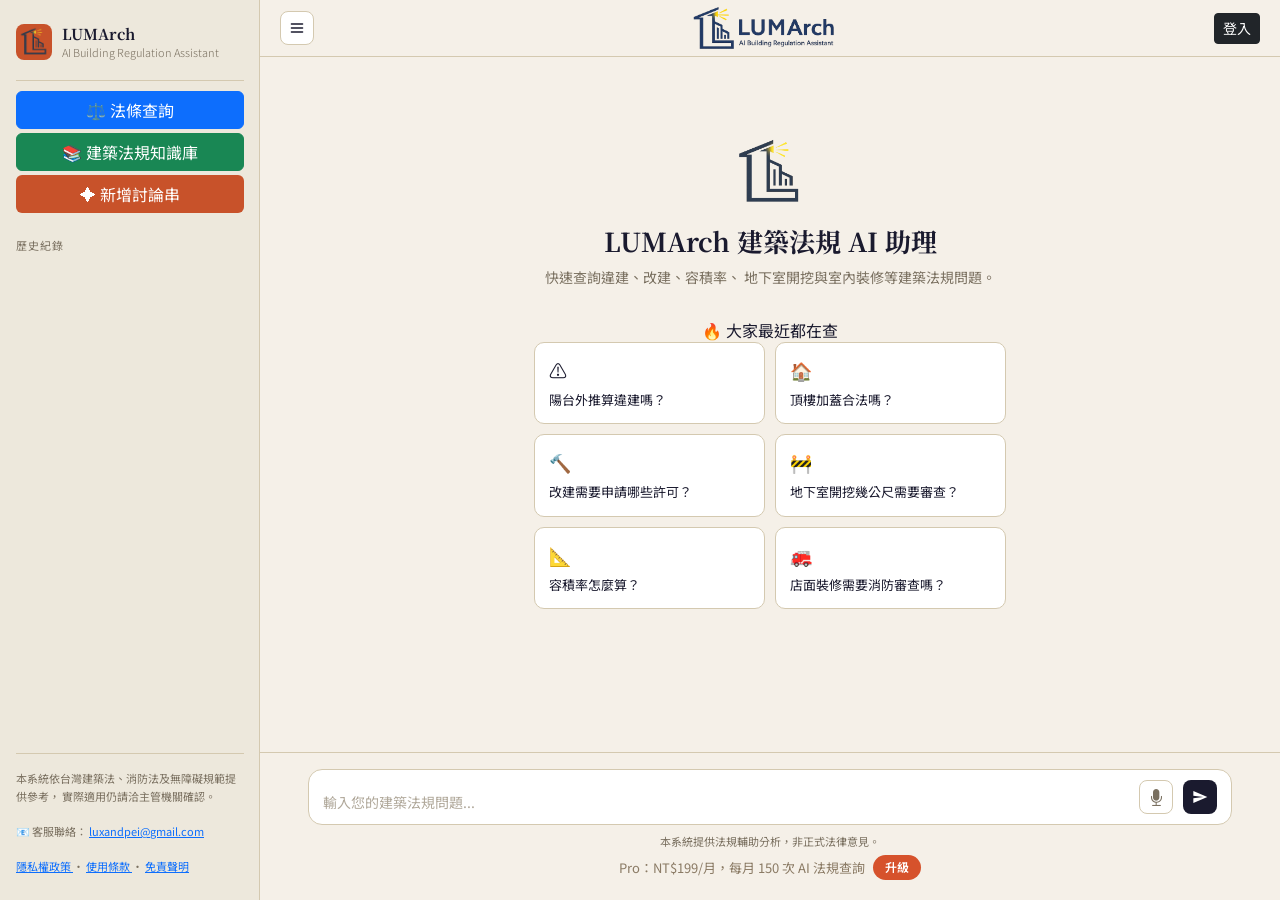
==== commit 0f37fb36: "持續語音輸入" ====
--- a/index.html
+++ b/index.html
@@ -17,7 +17,52 @@
       href="https://cdn.jsdelivr.net/npm/bootstrap@5.3.3/dist/css/bootstrap.min.css"
       rel="stylesheet"
     />
+    <link
+      href="https://cdn.jsdelivr.net/npm/bootstrap-icons@1.11.3/font/bootstrap-icons.min.css"
+      rel="stylesheet"
+    />
     <link rel="stylesheet" href="./css/style.css" />
+    <style>
+      .voice-btn {
+        width: 34px;
+        height: 34px;
+        border: 1px solid var(--line);
+        border-radius: 8px;
+        background: #fff;
+        color: var(--muted);
+        cursor: pointer;
+        display: flex;
+        align-items: center;
+        justify-content: center;
+        flex-shrink: 0;
+        transition:
+          background 0.2s,
+          border-color 0.2s,
+          color 0.2s;
+      }
+
+      .voice-btn:hover:not(:disabled),
+      .voice-btn.listening {
+        background: #fff7f4;
+        border-color: var(--accent);
+        color: var(--accent);
+      }
+
+      .voice-btn:disabled {
+        opacity: 0.45;
+        cursor: not-allowed;
+      }
+
+      .voice-btn i {
+        font-size: 17px;
+        line-height: 1;
+      }
+
+      .input-wrapper.listening {
+        border-color: var(--accent);
+        box-shadow: 0 0 0 3px rgba(200, 82, 42, 0.12);
+      }
+    </style>
     <script
       src="https://cdn.jsdelivr.net/npm/htmx.org@2.0.8/dist/htmx.min.js"
       integrity="sha384-/TgkGk7p307TH7EXJDuUlgG3Ce1UVolAOFopFekQkkXihi5u/6OCvVKyz1W+idaz"
--- a/css/style.css
+++ b/css/style.css
@@ -86,7 +86,7 @@
   display: flex;
   align-items: center;
   gap: 10px;
-  margin-bottom: 32px;
+  margin-bottom: 10px;
   padding-bottom: 20px;
   border-bottom: 1px solid var(--line);
   flex-shrink: 0;
